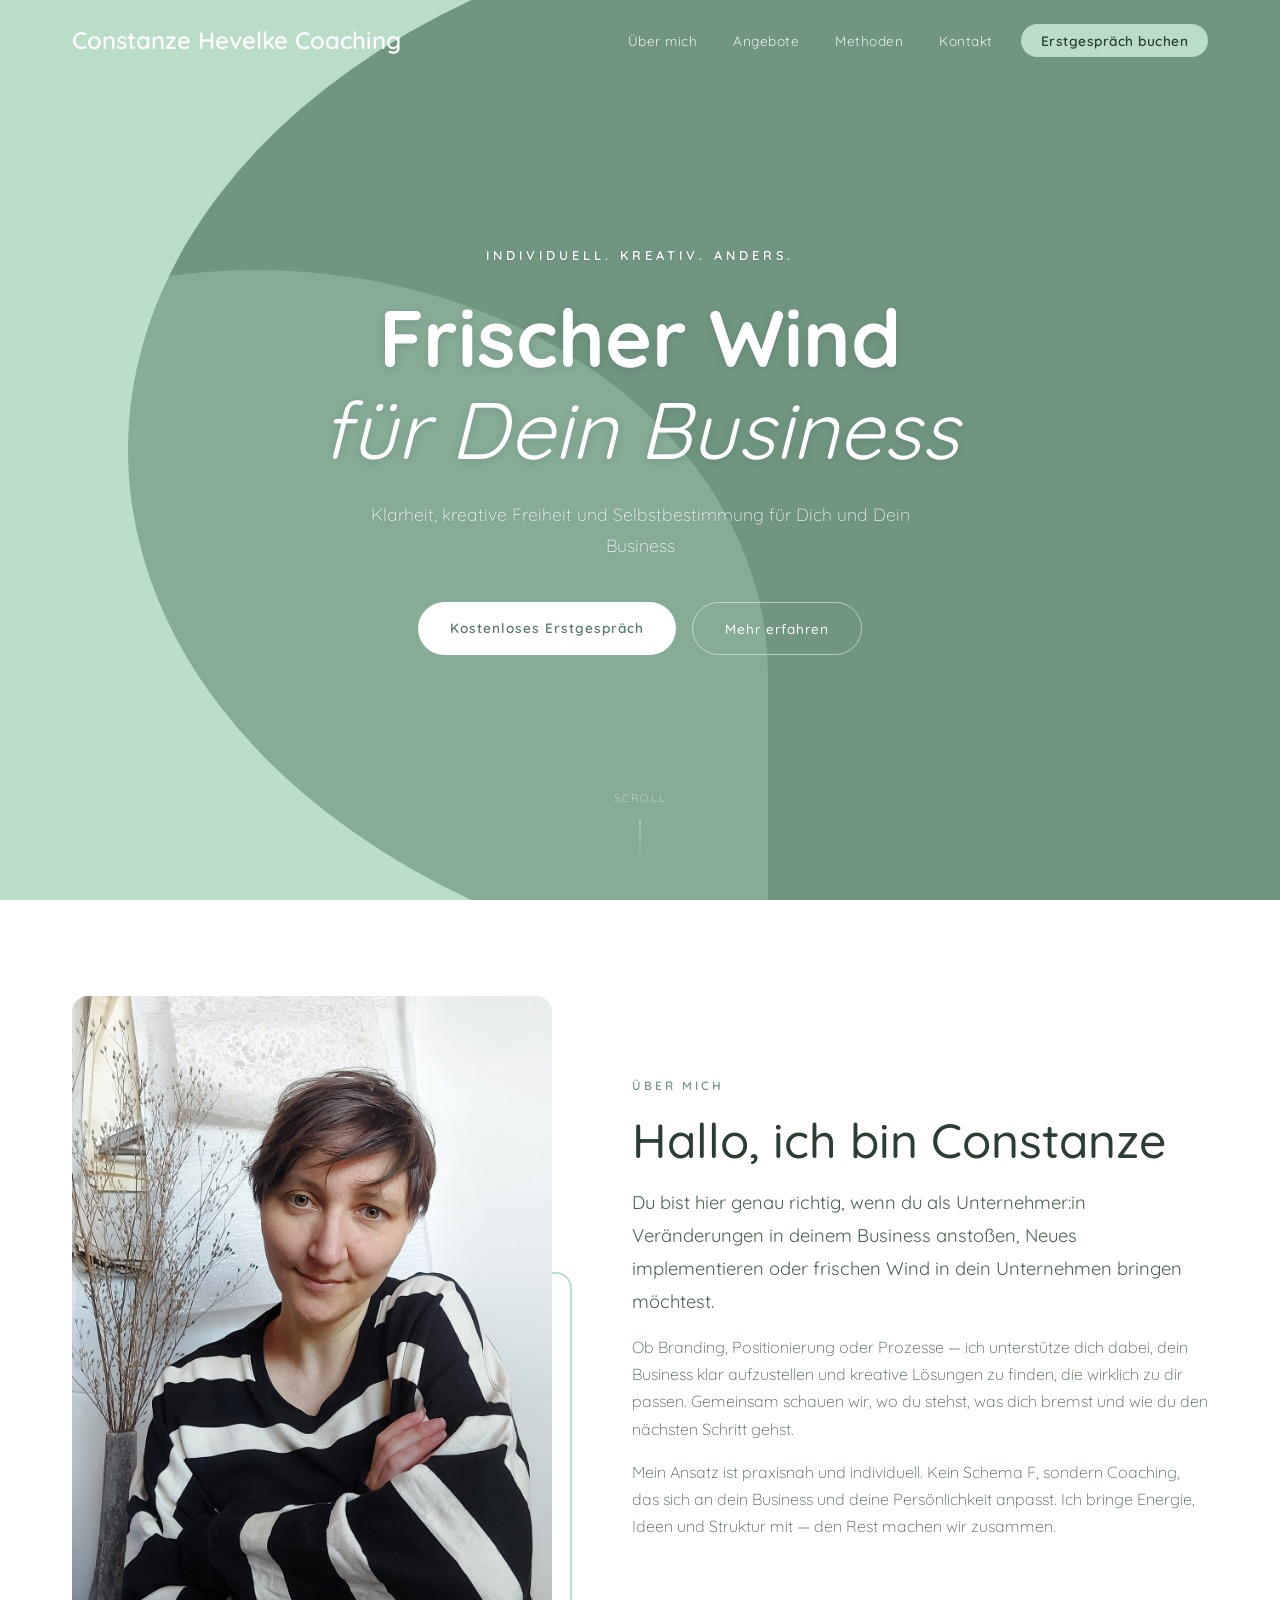
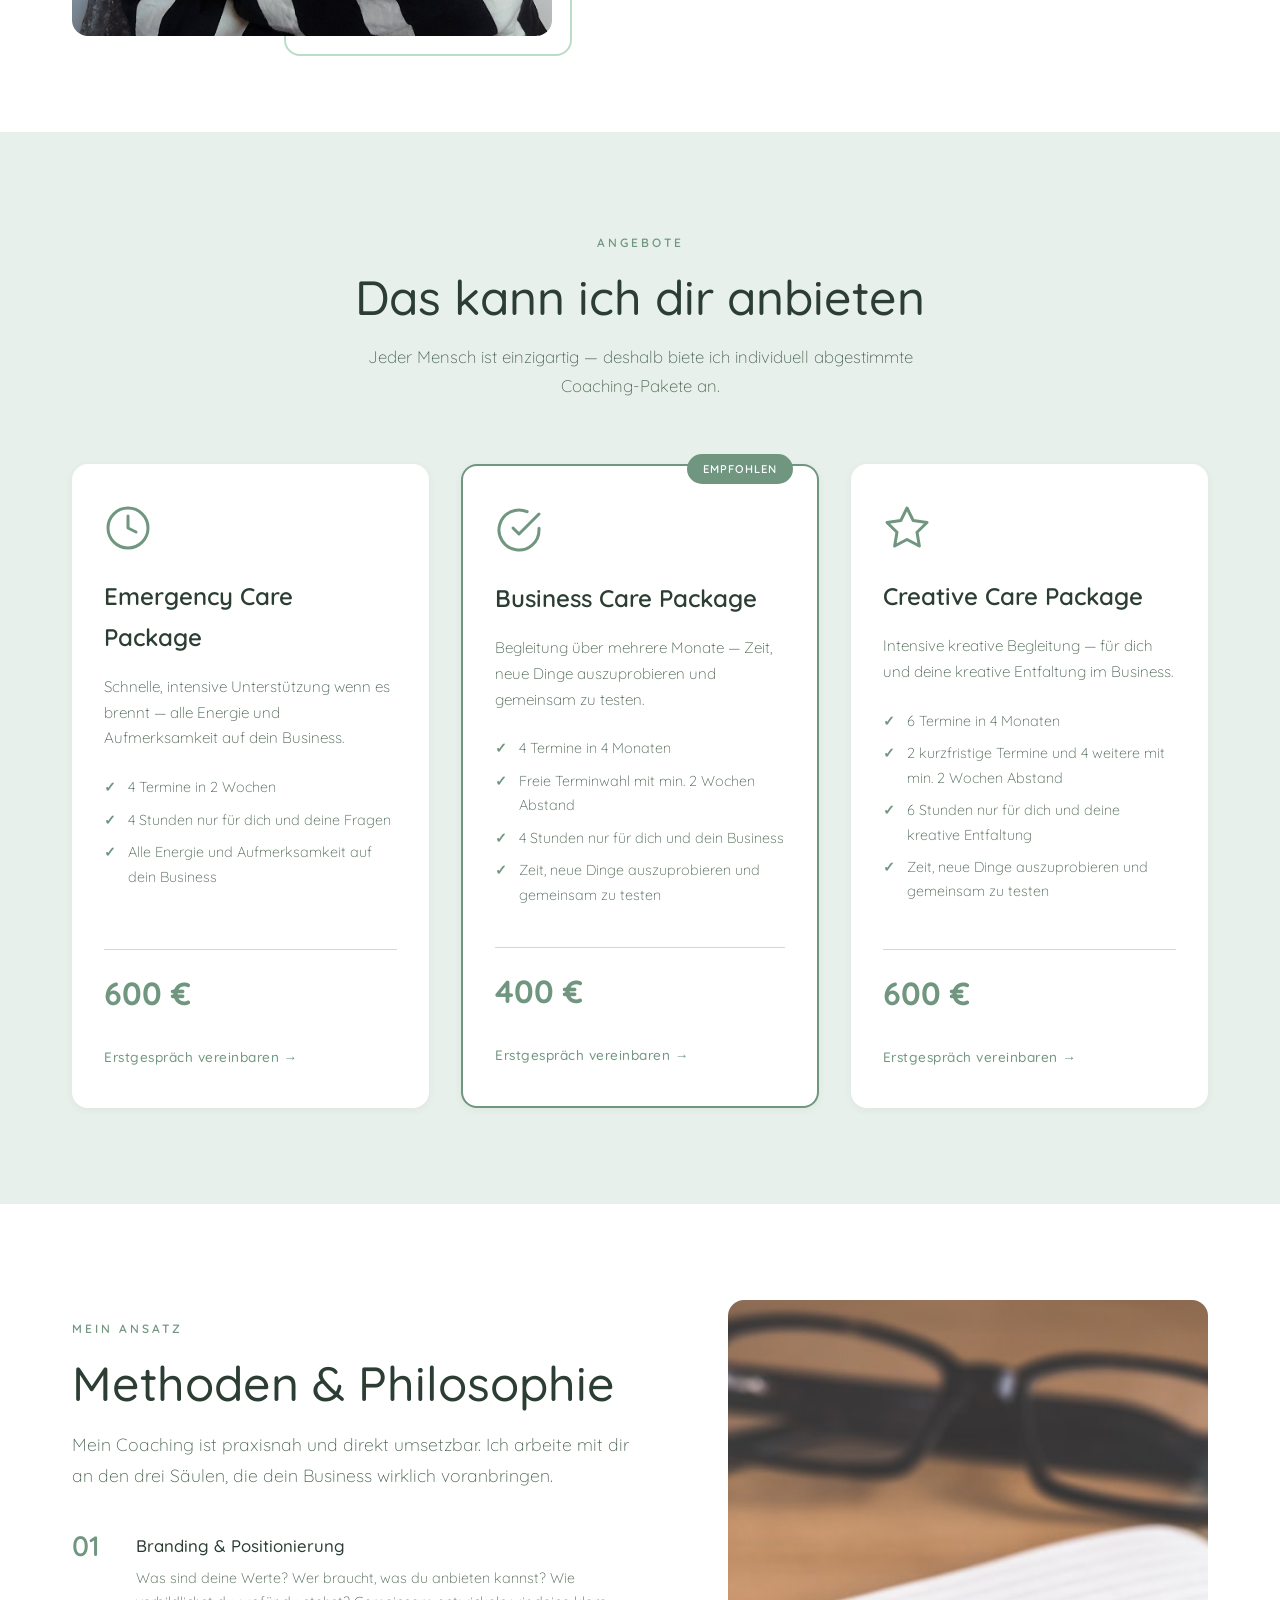
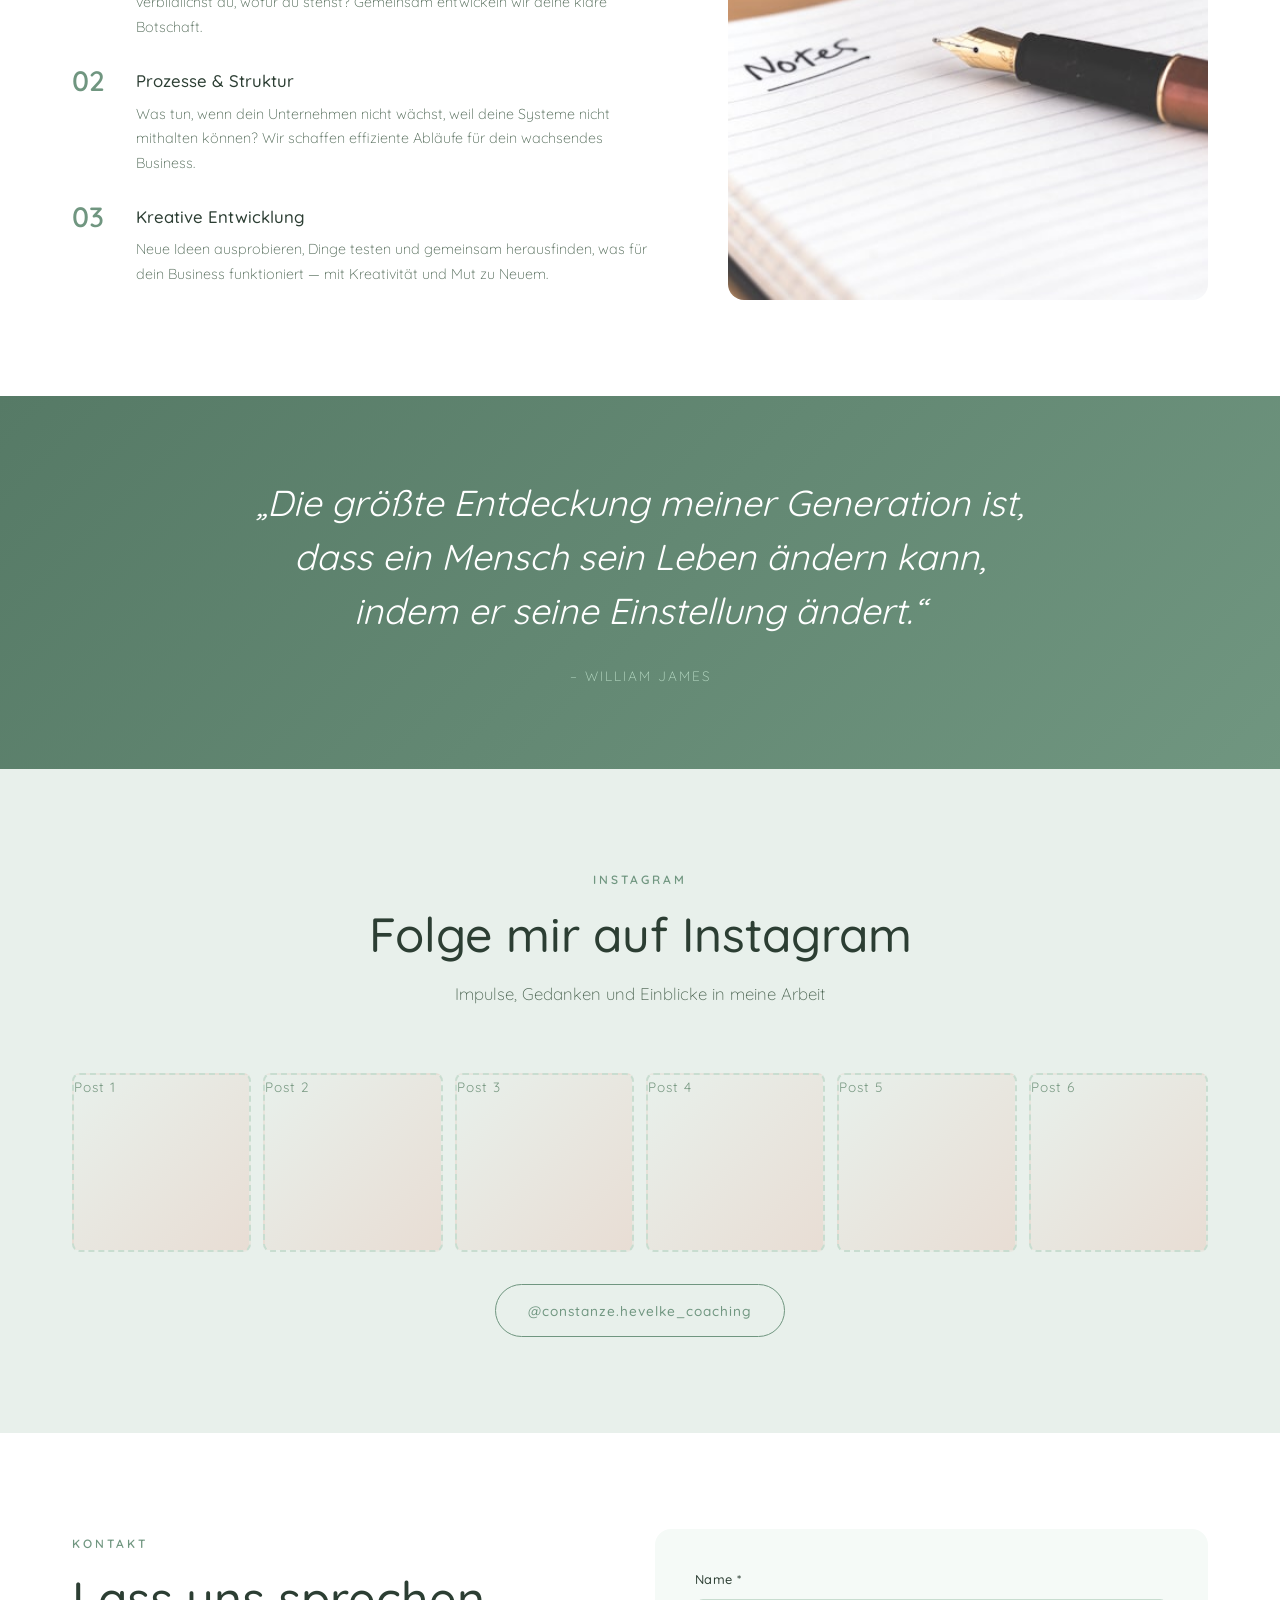
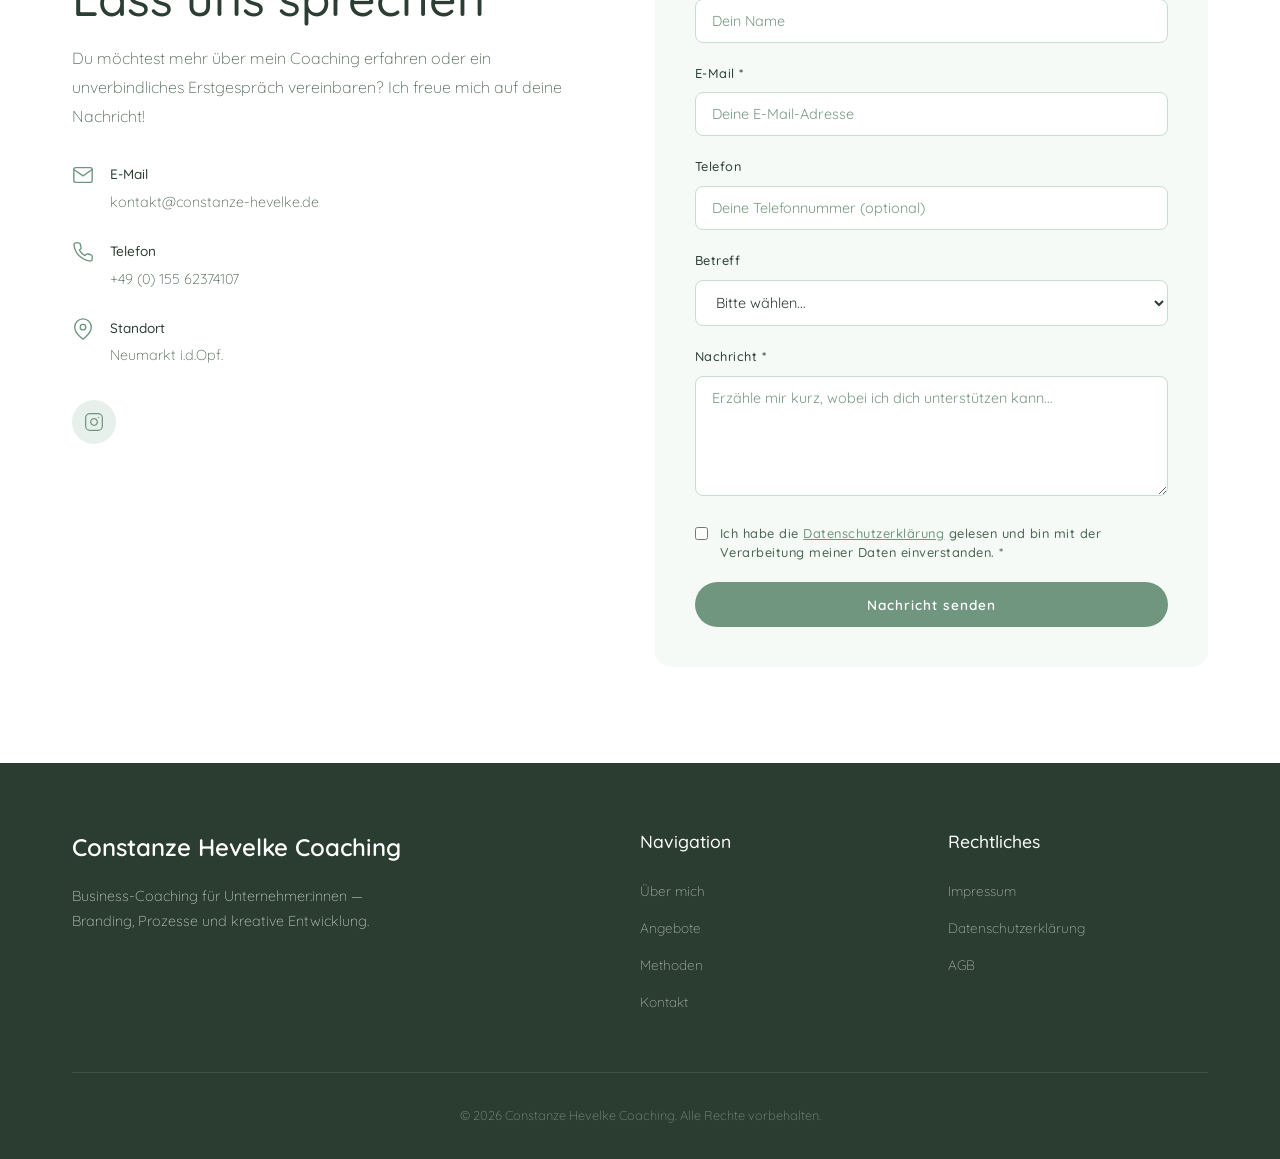
==== index.html @ 66f9778a "Initial commit: Constanze Hevelke Coaching Website Statische Business-Coaching-Website mit drei Care" ====
<!DOCTYPE html>
<html lang="de">
<head>
    <meta charset="UTF-8">
    <meta name="viewport" content="width=device-width, initial-scale=1.0">
    <meta name="description" content="Constanze Hevelke Coaching - Business-Coaching für Unternehmer:innen. Branding, Prozesse und kreative Entwicklung für dein Business.">
    <meta name="keywords" content="Business Coaching, Branding, Unternehmer Coaching, kreative Entwicklung, Constanze Hevelke">
    <title>Constanze Hevelke | Coaching</title>
    <link rel="preconnect" href="https://fonts.googleapis.com">
    <link rel="preconnect" href="https://fonts.gstatic.com" crossorigin>
    <link href="https://fonts.googleapis.com/css2?family=Quicksand:wght@300;400;500;600;700&display=swap" rel="stylesheet">
    <link rel="stylesheet" href="css/style.css">
</head>
<body>
    <!-- Navigation -->
    <nav class="navbar" id="navbar">
        <div class="nav-container">
            <a href="#hero" class="nav-logo">Constanze Hevelke Coaching</a>
            <button class="nav-toggle" id="navToggle" aria-label="Menü öffnen">
                <span></span>
                <span></span>
                <span></span>
            </button>
            <ul class="nav-menu" id="navMenu">
                <li><a href="#about" class="nav-link">Über mich</a></li>
                <li><a href="#angebote" class="nav-link">Angebote</a></li>
                <li><a href="#methoden" class="nav-link">Methoden</a></li>
                <li><a href="#kontakt" class="nav-link">Kontakt</a></li>
                <li><a href="#kontakt" class="nav-link nav-cta">Erstgespräch buchen</a></li>
            </ul>
        </div>
    </nav>

    <!-- Hero Section -->
    <section class="hero" id="hero">
        <div class="hero-overlay"></div>
        <div class="hero-content">
            <p class="hero-subtitle">Individuell. Kreativ. Anders.</p>
            <h1 class="hero-title">Frischer Wind<br><em>für Dein Business</em></h1>
            <p class="hero-text">Klarheit, kreative Freiheit und Selbstbestimmung für Dich und Dein Business</p>
            <div class="hero-buttons">
                <a href="#kontakt" class="btn btn-primary">Kostenloses Erstgespräch</a>
                <a href="#about" class="btn btn-secondary">Mehr erfahren</a>
            </div>
        </div>
        <div class="hero-scroll">
            <span>Scroll</span>
            <div class="scroll-line"></div>
        </div>
    </section>

    <!-- About Section -->
    <section class="section about" id="about">
        <div class="container">
            <div class="about-grid">
                <div class="about-image">
                    <img src="images/20260306_103911.jpg" alt="Constanze Hevelke - Business Coach" class="about-photo">
                    <div class="about-accent"></div>
                </div>
                <div class="about-content">
                    <span class="section-tag">Über mich</span>
                    <h2 class="section-title">Hallo, ich bin Constanze</h2>
                    <p class="about-lead">Du bist hier genau richtig, wenn du als Unternehmer:in Veränderungen in deinem Business anstoßen, Neues implementieren oder frischen Wind in dein Unternehmen bringen möchtest.</p>
                    <p>Ob Branding, Positionierung oder Prozesse — ich unterstütze dich dabei, dein Business klar aufzustellen und kreative Lösungen zu finden, die wirklich zu dir passen. Gemeinsam schauen wir, wo du stehst, was dich bremst und wie du den nächsten Schritt gehst.</p>
                    <p>Mein Ansatz ist praxisnah und individuell. Kein Schema F, sondern Coaching, das sich an dein Business und deine Persönlichkeit anpasst. Ich bringe Energie, Ideen und Struktur mit — den Rest machen wir zusammen.</p>
                </div>
            </div>
        </div>
    </section>

    <!-- Angebote Section -->
    <section class="section angebote" id="angebote">
        <div class="container">
            <div class="section-header">
                <span class="section-tag">Angebote</span>
                <h2 class="section-title">Das kann ich dir anbieten</h2>
                <p class="section-subtitle">Jeder Mensch ist einzigartig — deshalb biete ich individuell abgestimmte Coaching-Pakete an.</p>
            </div>
            <div class="angebote-grid">
                <!-- Emergency Care Package -->
                <div class="angebot-card">
                    <div class="angebot-icon">
                        <svg viewBox="0 0 24 24" fill="none" stroke="currentColor" stroke-width="1.5" stroke-linecap="round" stroke-linejoin="round"><circle cx="12" cy="12" r="10"/><polyline points="12 6 12 12 16 14"/></svg>
                    </div>
                    <h3>Emergency Care Package</h3>
                    <p>Schnelle, intensive Unterstützung wenn es brennt — alle Energie und Aufmerksamkeit auf dein Business.</p>
                    <ul class="angebot-features">
                        <li>4 Termine in 2 Wochen</li>
                        <li>4 Stunden nur für dich und deine Fragen</li>
                        <li>Alle Energie und Aufmerksamkeit auf dein Business</li>
                    </ul>
                    <div class="angebot-price">600 &euro;</div>
                    <a href="#kontakt" class="btn-text" style="margin-top: 1.5rem; display: inline-block;">Erstgespräch vereinbaren &rarr;</a>
                </div>
                <!-- Business Care Package -->
                <div class="angebot-card featured">
                    <div class="angebot-badge">Empfohlen</div>
                    <div class="angebot-icon">
                        <svg viewBox="0 0 24 24" fill="none" stroke="currentColor" stroke-width="1.5" stroke-linecap="round" stroke-linejoin="round"><path d="M22 11.08V12a10 10 0 1 1-5.93-9.14"/><polyline points="22 4 12 14.01 9 11.01"/></svg>
                    </div>
                    <h3>Business Care Package</h3>
                    <p>Begleitung über mehrere Monate — Zeit, neue Dinge auszuprobieren und gemeinsam zu testen.</p>
                    <ul class="angebot-features">
                        <li>4 Termine in 4 Monaten</li>
                        <li>Freie Terminwahl mit min. 2 Wochen Abstand</li>
                        <li>4 Stunden nur für dich und dein Business</li>
                        <li>Zeit, neue Dinge auszuprobieren und gemeinsam zu testen</li>
                    </ul>
                    <div class="angebot-price">400 &euro;</div>
                    <a href="#kontakt" class="btn-text" style="margin-top: 1.5rem; display: inline-block;">Erstgespräch vereinbaren &rarr;</a>
                </div>
                <!-- Creative Care Package -->
                <div class="angebot-card">
                    <div class="angebot-icon">
                        <svg viewBox="0 0 24 24" fill="none" stroke="currentColor" stroke-width="1.5" stroke-linecap="round" stroke-linejoin="round"><polygon points="12 2 15.09 8.26 22 9.27 17 14.14 18.18 21.02 12 17.77 5.82 21.02 7 14.14 2 9.27 8.91 8.26 12 2"/></svg>
                    </div>
                    <h3>Creative Care Package</h3>
                    <p>Intensive kreative Begleitung — für dich und deine kreative Entfaltung im Business.</p>
                    <ul class="angebot-features">
                        <li>6 Termine in 4 Monaten</li>
                        <li>2 kurzfristige Termine und 4 weitere mit min. 2 Wochen Abstand</li>
                        <li>6 Stunden nur für dich und deine kreative Entfaltung</li>
                        <li>Zeit, neue Dinge auszuprobieren und gemeinsam zu testen</li>
                    </ul>
                    <div class="angebot-price">600 &euro;</div>
                    <a href="#kontakt" class="btn-text" style="margin-top: 1.5rem; display: inline-block;">Erstgespräch vereinbaren &rarr;</a>
                </div>
            </div>
        </div>
    </section>

    <!-- Methoden Section -->
    <section class="section methoden" id="methoden">
        <div class="container">
            <div class="methoden-grid">
                <div class="methoden-content">
                    <span class="section-tag">Mein Ansatz</span>
                    <h2 class="section-title">Methoden &amp; Philosophie</h2>
                    <p class="methoden-lead">Mein Coaching ist praxisnah und direkt umsetzbar. Ich arbeite mit dir an den drei Säulen, die dein Business wirklich voranbringen.</p>
                    <div class="methoden-list">
                        <div class="methode-item">
                            <div class="methode-number">01</div>
                            <div>
                                <h4>Branding &amp; Positionierung</h4>
                                <p>Was sind deine Werte? Wer braucht, was du anbieten kannst? Wie verbildlichst du, wofür du stehst? Gemeinsam entwickeln wir deine klare Botschaft.</p>
                            </div>
                        </div>
                        <div class="methode-item">
                            <div class="methode-number">02</div>
                            <div>
                                <h4>Prozesse &amp; Struktur</h4>
                                <p>Was tun, wenn dein Unternehmen nicht wächst, weil deine Systeme nicht mithalten können? Wir schaffen effiziente Abläufe für dein wachsendes Business.</p>
                            </div>
                        </div>
                        <div class="methode-item">
                            <div class="methode-number">03</div>
                            <div>
                                <h4>Kreative Entwicklung</h4>
                                <p>Neue Ideen ausprobieren, Dinge testen und gemeinsam herausfinden, was für dein Business funktioniert — mit Kreativität und Mut zu Neuem.</p>
                            </div>
                        </div>
                    </div>
                </div>
                <div class="methoden-image">
                    <!-- ADMIN: Bild hier austauschen — Quelle: Unsplash (lizenzfrei) -->
                    <img src="images/methoden-kreativ.jpg" alt="Notizbuch und Stift — kreative Planung" class="methoden-photo">
                </div>
            </div>
        </div>
    </section>

    <!-- Quote / Banner Section -->
    <section class="section quote-section">
        <div class="container">
            <blockquote class="big-quote">
                <p>&bdquo;Die größte Entdeckung meiner Generation ist, dass ein Mensch sein Leben ändern kann, indem er seine Einstellung ändert.&ldquo;</p>
                <cite>– William James</cite>
            </blockquote>
        </div>
    </section>

    <!-- Instagram Feed Teaser -->
    <section class="section instagram-section">
        <div class="container">
            <div class="section-header">
                <span class="section-tag">Instagram</span>
                <h2 class="section-title">Folge mir auf Instagram</h2>
                <p class="section-subtitle">Impulse, Gedanken und Einblicke in meine Arbeit</p>
            </div>
            <div class="instagram-grid">
                <!-- ADMIN: Instagram-Post-Links hier pflegen. Bild-URL und Link zum Post eintragen. -->
                <a href="https://www.instagram.com/constanze.hevelke_coaching/" target="_blank" rel="noopener" class="instagram-item image-placeholder"><span>Post 1</span></a>
                <a href="https://www.instagram.com/constanze.hevelke_coaching/" target="_blank" rel="noopener" class="instagram-item image-placeholder"><span>Post 2</span></a>
                <a href="https://www.instagram.com/constanze.hevelke_coaching/" target="_blank" rel="noopener" class="instagram-item image-placeholder"><span>Post 3</span></a>
                <a href="https://www.instagram.com/constanze.hevelke_coaching/" target="_blank" rel="noopener" class="instagram-item image-placeholder"><span>Post 4</span></a>
                <a href="https://www.instagram.com/constanze.hevelke_coaching/" target="_blank" rel="noopener" class="instagram-item image-placeholder"><span>Post 5</span></a>
                <a href="https://www.instagram.com/constanze.hevelke_coaching/" target="_blank" rel="noopener" class="instagram-item image-placeholder"><span>Post 6</span></a>
            </div>
            <div class="text-center" style="margin-top: 2rem;">
                <a href="https://www.instagram.com/constanze.hevelke_coaching/" target="_blank" rel="noopener" class="btn btn-secondary">@constanze.hevelke_coaching</a>
            </div>
        </div>
    </section>

    <!-- Contact Section -->
    <section class="section kontakt" id="kontakt">
        <div class="container">
            <div class="kontakt-grid">
                <div class="kontakt-info">
                    <span class="section-tag">Kontakt</span>
                    <h2 class="section-title">Lass uns sprechen</h2>
                    <p>Du möchtest mehr über mein Coaching erfahren oder ein unverbindliches Erstgespräch vereinbaren? Ich freue mich auf deine Nachricht!</p>
                    <div class="kontakt-details">
                        <div class="kontakt-item">
                            <svg viewBox="0 0 24 24" fill="none" stroke="currentColor" stroke-width="1.5" stroke-linecap="round" stroke-linejoin="round"><path d="M4 4h16c1.1 0 2 .9 2 2v12c0 1.1-.9 2-2 2H4c-1.1 0-2-.9-2-2V6c0-1.1.9-2 2-2z"/><polyline points="22,6 12,13 2,6"/></svg>
                            <div>
                                <strong>E-Mail</strong>
                                <a href="mailto:kontakt@constanze-hevelke.de">kontakt@constanze-hevelke.de</a>
                            </div>
                        </div>
                        <div class="kontakt-item">
                            <svg viewBox="0 0 24 24" fill="none" stroke="currentColor" stroke-width="1.5" stroke-linecap="round" stroke-linejoin="round"><path d="M22 16.92v3a2 2 0 0 1-2.18 2 19.79 19.79 0 0 1-8.63-3.07 19.5 19.5 0 0 1-6-6 19.79 19.79 0 0 1-3.07-8.67A2 2 0 0 1 4.11 2h3a2 2 0 0 1 2 1.72 12.84 12.84 0 0 0 .7 2.81 2 2 0 0 1-.45 2.11L8.09 9.91a16 16 0 0 0 6 6l1.27-1.27a2 2 0 0 1 2.11-.45 12.84 12.84 0 0 0 2.81.7A2 2 0 0 1 22 16.92z"/></svg>
                            <div>
                                <strong>Telefon</strong>
                                <a href="tel:+4915562374107">+49 (0) 155 62374107</a>
                            </div>
                        </div>
                        <div class="kontakt-item">
                            <svg viewBox="0 0 24 24" fill="none" stroke="currentColor" stroke-width="1.5" stroke-linecap="round" stroke-linejoin="round"><path d="M21 10c0 7-9 13-9 13s-9-6-9-13a9 9 0 0 1 18 0z"/><circle cx="12" cy="10" r="3"/></svg>
                            <div>
                                <strong>Standort</strong>
                                <span>Neumarkt i.d.Opf.</span>
                            </div>
                        </div>
                    </div>
                    <div class="social-links">
                        <a href="https://www.instagram.com/constanze.hevelke_coaching/" target="_blank" rel="noopener" aria-label="Instagram" class="social-link">
                            <svg viewBox="0 0 24 24" fill="none" stroke="currentColor" stroke-width="1.5" stroke-linecap="round" stroke-linejoin="round"><rect x="2" y="2" width="20" height="20" rx="5" ry="5"/><path d="M16 11.37A4 4 0 1 1 12.63 8 4 4 0 0 1 16 11.37z"/><line x1="17.5" y1="6.5" x2="17.51" y2="6.5"/></svg>
                        </a>
                    </div>
                </div>
                <div class="kontakt-form">
                    <form id="contactForm" action="#" method="POST">
                        <div class="form-group">
                            <label for="name">Name *</label>
                            <input type="text" id="name" name="name" required placeholder="Dein Name">
                        </div>
                        <div class="form-group">
                            <label for="email">E-Mail *</label>
                            <input type="email" id="email" name="email" required placeholder="Deine E-Mail-Adresse">
                        </div>
                        <div class="form-group">
                            <label for="telefon">Telefon</label>
                            <input type="tel" id="telefon" name="telefon" placeholder="Deine Telefonnummer (optional)">
                        </div>
                        <div class="form-group">
                            <label for="betreff">Betreff</label>
                            <select id="betreff" name="betreff">
                                <option value="">Bitte wählen...</option>
                                <option value="erstgespraech">Kostenloses Erstgespräch</option>
                                <option value="emergency">Emergency Care Package</option>
                                <option value="business">Business Care Package</option>
                                <option value="creative">Creative Care Package</option>
                                <option value="sonstiges">Sonstiges</option>
                            </select>
                        </div>
                        <div class="form-group">
                            <label for="nachricht">Nachricht *</label>
                            <textarea id="nachricht" name="nachricht" rows="5" required placeholder="Erzähle mir kurz, wobei ich dich unterstützen kann..."></textarea>
                        </div>
                        <div class="form-group form-checkbox">
                            <input type="checkbox" id="datenschutz" name="datenschutz" required>
                            <label for="datenschutz">Ich habe die <a href="datenschutz.html" target="_blank">Datenschutzerklärung</a> gelesen und bin mit der Verarbeitung meiner Daten einverstanden. *</label>
                        </div>
                        <button type="submit" class="btn btn-primary btn-full">Nachricht senden</button>
                    </form>
                </div>
            </div>
        </div>
    </section>

    <!-- Footer -->
    <footer class="footer">
        <div class="container">
            <div class="footer-grid">
                <div class="footer-brand">
                    <a href="#hero" class="footer-logo">Constanze Hevelke Coaching</a>
                    <p>Business-Coaching für Unternehmer:innen — Branding, Prozesse und kreative Entwicklung.</p>
                </div>
                <div class="footer-nav">
                    <h4>Navigation</h4>
                    <ul>
                        <li><a href="#about">Über mich</a></li>
                        <li><a href="#angebote">Angebote</a></li>
                        <li><a href="#methoden">Methoden</a></li>
                        <li><a href="#kontakt">Kontakt</a></li>
                    </ul>
                </div>
                <div class="footer-legal">
                    <h4>Rechtliches</h4>
                    <ul>
                        <li><a href="impressum.html">Impressum</a></li>
                        <li><a href="datenschutz.html">Datenschutzerklärung</a></li>
                        <li><a href="agb.html">AGB</a></li>
                    </ul>
                </div>
            </div>
            <div class="footer-bottom">
                <p>&copy; 2026 Constanze Hevelke Coaching. Alle Rechte vorbehalten.</p>
            </div>
        </div>
    </footer>

    <script src="js/main.js"></script>
</body>
</html>
---- css/style.css ----
/* ========================================
   Constanze Hevelke Coaching - Stylesheet
   ======================================== */

/* --- CSS Variables --- */
:root {
    --color-primary: #709680;
    --color-primary-light: #8BAF9A;
    --color-primary-dark: #567A66;
    --color-secondary: #BADDC7;
    --color-accent: #7FA691;
    --color-bg: #F5FAF7;
    --color-bg-warm: #E8F0EB;
    --color-bg-dark: #2A3D30;
    --color-text: #2C3E33;
    --color-text-light: #4A6350;
    --color-text-muted: #7A9A84;
    --color-white: #FFFFFF;
    --color-border: #C8DDD0;
    --color-gold: #709680;

    --font-heading: 'Quicksand', 'Segoe UI', sans-serif;
    --font-body: 'Quicksand', 'Segoe UI', sans-serif;

    --shadow-sm: 0 2px 8px rgba(40, 60, 45, 0.06);
    --shadow-md: 0 4px 20px rgba(40, 60, 45, 0.08);
    --shadow-lg: 0 8px 40px rgba(40, 60, 45, 0.12);
    --shadow-hover: 0 12px 48px rgba(40, 60, 45, 0.16);

    --radius-sm: 4px;
    --radius-md: 8px;
    --radius-lg: 16px;
    --radius-xl: 24px;

    --transition: 0.3s cubic-bezier(0.4, 0, 0.2, 1);
}

/* --- Reset & Base --- */
*, *::before, *::after {
    margin: 0;
    padding: 0;
    box-sizing: border-box;
}

html {
    scroll-behavior: smooth;
    font-size: 16px;
}

body {
    font-family: var(--font-body);
    font-weight: 300;
    color: var(--color-text);
    background-color: var(--color-bg);
    line-height: 1.7;
    -webkit-font-smoothing: antialiased;
}

img {
    max-width: 100%;
    height: auto;
    display: block;
}

a {
    color: var(--color-primary);
    text-decoration: none;
    transition: color var(--transition);
}

a:hover {
    color: var(--color-primary-dark);
}

/* --- Container --- */
.container {
    max-width: 1200px;
    margin: 0 auto;
    padding: 0 2rem;
}

.section {
    padding: 6rem 0;
}

.text-center {
    text-align: center;
}

/* --- Typography --- */
.section-tag {
    display: inline-block;
    font-size: 0.75rem;
    font-weight: 600;
    text-transform: uppercase;
    letter-spacing: 3px;
    color: var(--color-primary);
    margin-bottom: 1rem;
}

.section-title {
    font-family: var(--font-heading);
    font-size: clamp(2rem, 4vw, 3rem);
    font-weight: 500;
    color: var(--color-text);
    line-height: 1.2;
    margin-bottom: 1rem;
}

.section-subtitle {
    font-size: 1.05rem;
    color: var(--color-text-light);
    max-width: 600px;
    margin: 0 auto;
}

.section-header {
    text-align: center;
    margin-bottom: 4rem;
}

/* --- Image Placeholder --- */
.image-placeholder {
    background: linear-gradient(135deg, var(--color-bg-warm) 0%, #E8DDD4 100%);
    display: flex;
    align-items: center;
    justify-content: center;
    color: var(--color-text-muted);
    font-size: 0.85rem;
    font-weight: 400;
    letter-spacing: 1px;
    border: 2px dashed var(--color-border);
    border-radius: var(--radius-md);
}

/* ========================================
   NAVIGATION
   ======================================== */
.navbar {
    position: fixed;
    top: 0;
    left: 0;
    right: 0;
    z-index: 1000;
    padding: 1.25rem 0;
    transition: all var(--transition);
}

.navbar.scrolled {
    background: rgba(253, 251, 249, 0.95);
    backdrop-filter: blur(20px);
    padding: 0.75rem 0;
    box-shadow: var(--shadow-sm);
}

.nav-container {
    max-width: 1200px;
    margin: 0 auto;
    padding: 0 2rem;
    display: flex;
    align-items: center;
    justify-content: space-between;
}

.nav-logo {
    font-family: var(--font-heading);
    font-size: 1.5rem;
    font-weight: 600;
    color: var(--color-white);
    transition: color var(--transition);
}

.navbar.scrolled .nav-logo {
    color: var(--color-text);
}

.nav-menu {
    display: flex;
    align-items: center;
    list-style: none;
    gap: 0.25rem;
}

.nav-link {
    font-size: 0.85rem;
    font-weight: 400;
    color: rgba(255, 255, 255, 0.85);
    padding: 0.5rem 1rem;
    border-radius: var(--radius-sm);
    transition: all var(--transition);
    letter-spacing: 0.5px;
}

.nav-link:hover {
    color: var(--color-white);
    background: rgba(255, 255, 255, 0.1);
}

.navbar.scrolled .nav-link {
    color: var(--color-text-light);
}

.navbar.scrolled .nav-link:hover {
    color: var(--color-text);
    background: var(--color-bg-warm);
}

.nav-cta {
    background: var(--color-secondary) !important;
    color: var(--color-bg-dark) !important;
    padding: 0.5rem 1.25rem !important;
    border-radius: 50px !important;
    margin-left: 0.5rem;
    font-weight: 600 !important;
}

.nav-cta:hover {
    background: var(--color-accent) !important;
    color: var(--color-white) !important;
}

.navbar.scrolled .nav-cta {
    background: var(--color-primary) !important;
    color: var(--color-white) !important;
}

/* Mobile Toggle */
.nav-toggle {
    display: none;
    flex-direction: column;
    gap: 5px;
    background: none;
    border: none;
    cursor: pointer;
    padding: 5px;
}

.nav-toggle span {
    display: block;
    width: 24px;
    height: 2px;
    background: var(--color-white);
    transition: all var(--transition);
    border-radius: 2px;
}

.navbar.scrolled .nav-toggle span {
    background: var(--color-text);
}

/* ========================================
   HERO
   ======================================== */
.hero {
    position: relative;
    min-height: 100vh;
    display: flex;
    align-items: center;
    justify-content: center;
    background: var(--color-secondary);
    overflow: hidden;
}

/* Geschwungener Bogen - inspiriert vom Instagram-Design */
.hero::before {
    content: '';
    position: absolute;
    width: 120%;
    height: 120%;
    top: -10%;
    right: -30%;
    background: var(--color-primary);
    border-radius: 50% 0 50% 50%;
    animation: heroBlobDrift 20s ease-in-out infinite;
}

.hero::after {
    content: '';
    position: absolute;
    width: 80%;
    height: 90%;
    bottom: -20%;
    left: -20%;
    background: rgba(186, 221, 199, 0.3);
    border-radius: 50% 50% 0 50%;
    animation: heroBlobDrift2 25s ease-in-out infinite;
}

@keyframes heroBlobDrift {
    0%, 100% { transform: translate(0, 0) rotate(0deg); }
    33% { transform: translate(-2%, 1%) rotate(1deg); }
    66% { transform: translate(1%, -1%) rotate(-0.5deg); }
}

@keyframes heroBlobDrift2 {
    0%, 100% { transform: translate(0, 0) rotate(0deg); }
    50% { transform: translate(2%, -1.5%) rotate(1deg); }
}

.hero-overlay {
    position: absolute;
    inset: 0;
    z-index: 1;
}

.hero-content {
    position: relative;
    z-index: 2;
    text-align: center;
    padding: 2rem;
    max-width: 800px;
}

.hero-subtitle {
    font-size: 0.8rem;
    font-weight: 600;
    text-transform: uppercase;
    letter-spacing: 4px;
    color: var(--color-white);
    margin-bottom: 1.5rem;
    text-shadow: 0 1px 3px rgba(0,0,0,0.15);
}

.hero-title {
    font-family: var(--font-heading);
    font-size: clamp(2.8rem, 7vw, 5rem);
    font-weight: 700;
    color: var(--color-white);
    line-height: 1.15;
    margin-bottom: 1.5rem;
    text-shadow: 0 2px 8px rgba(0,0,0,0.12);
}

.hero-title em {
    font-style: italic;
    font-weight: 400;
    color: var(--color-white);
}

.hero-text {
    font-size: 1.1rem;
    color: rgba(255, 255, 255, 0.9);
    max-width: 550px;
    margin: 0 auto 2.5rem;
    line-height: 1.8;
    text-shadow: 0 1px 3px rgba(0,0,0,0.1);
}

.hero-buttons {
    display: flex;
    gap: 1rem;
    justify-content: center;
    flex-wrap: wrap;
}

.hero-scroll {
    position: absolute;
    bottom: 2.5rem;
    left: 50%;
    transform: translateX(-50%);
    display: flex;
    flex-direction: column;
    align-items: center;
    gap: 0.75rem;
    color: rgba(255, 255, 255, 0.6);
    font-size: 0.7rem;
    letter-spacing: 2px;
    text-transform: uppercase;
    z-index: 2;
}

.scroll-line {
    width: 1px;
    height: 40px;
    background: linear-gradient(to bottom, rgba(255,255,255,0.6), transparent);
    animation: scrollPulse 2s infinite;
}

@keyframes scrollPulse {
    0%, 100% { opacity: 0.4; transform: scaleY(1); }
    50% { opacity: 1; transform: scaleY(1.2); }
}

/* --- Buttons --- */
.btn {
    display: inline-block;
    padding: 0.875rem 2rem;
    font-family: var(--font-body);
    font-size: 0.85rem;
    font-weight: 500;
    letter-spacing: 1px;
    border-radius: 50px;
    cursor: pointer;
    transition: all var(--transition);
    border: none;
    text-align: center;
}

.btn-primary {
    background: var(--color-white);
    color: var(--color-primary-dark);
    font-weight: 600;
}

.btn-primary:hover {
    background: var(--color-bg);
    color: var(--color-primary-dark);
    transform: translateY(-2px);
    box-shadow: 0 8px 25px rgba(112, 150, 128, 0.35);
}

.btn-secondary {
    background: transparent;
    color: var(--color-white);
    border: 1.5px solid rgba(255, 255, 255, 0.5);
}

.btn-secondary:hover {
    background: rgba(255, 255, 255, 0.15);
    color: var(--color-white);
    border-color: rgba(255, 255, 255, 0.7);
}

.btn-full {
    width: 100%;
}

.btn-text {
    font-size: 0.85rem;
    font-weight: 500;
    color: var(--color-primary);
    letter-spacing: 0.5px;
    transition: all var(--transition);
}

.btn-text:hover {
    color: var(--color-primary-dark);
    letter-spacing: 1.5px;
}

/* Context-specific button overrides */
.angebote .btn-primary,
.kontakt .btn-primary {
    background: var(--color-primary);
    color: var(--color-white);
}

.angebote .btn-primary:hover,
.kontakt .btn-primary:hover {
    background: var(--color-primary-dark);
    color: var(--color-white);
}

.instagram-section .btn-secondary {
    color: var(--color-primary);
    border-color: var(--color-primary);
}

.instagram-section .btn-secondary:hover {
    background: var(--color-primary);
    color: var(--color-white);
}

/* ========================================
   ABOUT SECTION
   ======================================== */
.about {
    background: var(--color-white);
}

.about-grid {
    display: grid;
    grid-template-columns: 1fr 1.2fr;
    gap: 5rem;
    align-items: center;
}

.about-image {
    position: relative;
}

.about-photo {
    width: 100%;
    aspect-ratio: 3 / 4;
    border-radius: var(--radius-lg);
    object-fit: cover;
}

img.about-photo {
    border: none;
}

.about-accent {
    position: absolute;
    bottom: -20px;
    right: -20px;
    width: 60%;
    height: 60%;
    border: 2px solid var(--color-secondary);
    border-radius: var(--radius-lg);
    z-index: -1;
}

.about-content .section-tag {
    display: block;
}

.about-lead {
    font-size: 1.15rem;
    color: var(--color-text);
    font-weight: 400;
    line-height: 1.8;
    margin-bottom: 1.25rem;
}

.about-content p {
    color: var(--color-text-light);
    margin-bottom: 1rem;
}

/* ========================================
   ANGEBOTE SECTION
   ======================================== */
.angebote {
    background: var(--color-bg-warm);
}

.angebote-grid {
    display: grid;
    grid-template-columns: repeat(3, 1fr);
    gap: 2rem;
}

.angebot-card {
    background: var(--color-white);
    padding: 2.5rem 2rem;
    border-radius: var(--radius-lg);
    box-shadow: var(--shadow-sm);
    transition: all var(--transition);
    position: relative;
    display: flex;
    flex-direction: column;
}

.angebot-card:hover {
    transform: translateY(-8px);
    box-shadow: var(--shadow-hover);
}

.angebot-card.featured {
    border: 2px solid var(--color-primary);
}

.angebot-badge {
    position: absolute;
    top: -12px;
    right: 24px;
    background: var(--color-primary);
    color: var(--color-white);
    font-size: 0.7rem;
    font-weight: 600;
    letter-spacing: 1px;
    text-transform: uppercase;
    padding: 0.35rem 1rem;
    border-radius: 50px;
}

.angebot-icon {
    width: 48px;
    height: 48px;
    color: var(--color-primary);
    margin-bottom: 1.5rem;
}

.angebot-card h3 {
    font-family: var(--font-heading);
    font-size: 1.5rem;
    font-weight: 600;
    margin-bottom: 1rem;
    color: var(--color-text);
}

.angebot-card p {
    color: var(--color-text-light);
    font-size: 0.95rem;
    margin-bottom: 1.5rem;
}

.angebot-features {
    list-style: none;
    margin-bottom: 2rem;
    flex-grow: 1;
}

.angebot-features li {
    position: relative;
    padding-left: 1.5rem;
    margin-bottom: 0.5rem;
    font-size: 0.9rem;
    color: var(--color-text-light);
}

.angebot-features li::before {
    content: '\2713';
    position: absolute;
    left: 0;
    color: var(--color-primary);
    font-weight: 600;
}

.angebot-price {
    font-family: var(--font-heading);
    font-size: 2rem;
    font-weight: 700;
    color: var(--color-primary);
    margin-top: auto;
    padding-top: 1rem;
    border-top: 1px solid var(--color-border);
}

/* ========================================
   METHODEN SECTION
   ======================================== */
.methoden {
    background: var(--color-white);
}

.methoden-grid {
    display: grid;
    grid-template-columns: 1.2fr 1fr;
    gap: 5rem;
    align-items: center;
}

.methoden-lead {
    font-size: 1.1rem;
    color: var(--color-text-light);
    margin-bottom: 2.5rem;
    line-height: 1.8;
}

.methoden-list {
    display: flex;
    flex-direction: column;
    gap: 1.75rem;
}

.methode-item {
    display: flex;
    gap: 1.5rem;
    align-items: flex-start;
}

.methode-number {
    font-family: var(--font-heading);
    font-size: 1.75rem;
    font-weight: 600;
    color: var(--color-primary);
    line-height: 1;
    min-width: 40px;
}

.methode-item h4 {
    font-size: 1.05rem;
    font-weight: 500;
    margin-bottom: 0.35rem;
    color: var(--color-text);
}

.methode-item p {
    font-size: 0.9rem;
    color: var(--color-text-light);
}

.methoden-photo {
    width: 100%;
    aspect-ratio: 4 / 5;
    border-radius: var(--radius-lg);
    object-fit: cover;
}

img.methoden-photo {
    border: none;
}

/* ========================================
   QUOTE SECTION
   ======================================== */
.quote-section {
    background: linear-gradient(135deg, var(--color-primary-dark) 0%, var(--color-primary) 100%);
    padding: 5rem 0;
}

.big-quote {
    text-align: center;
    max-width: 800px;
    margin: 0 auto;
}

.big-quote p {
    font-family: var(--font-heading);
    font-size: clamp(1.5rem, 3vw, 2.25rem);
    font-weight: 400;
    font-style: italic;
    color: var(--color-white);
    line-height: 1.5;
    margin-bottom: 1.5rem;
}

.big-quote cite {
    font-style: normal;
    font-size: 0.85rem;
    color: var(--color-secondary);
    letter-spacing: 2px;
    text-transform: uppercase;
}

/* ========================================
   TESTIMONIALS (hidden for now, kept for future use)
   ======================================== */
.testimonials {
    background: var(--color-bg);
}

.testimonial-grid {
    display: grid;
    grid-template-columns: repeat(3, 1fr);
    gap: 2rem;
}

.testimonial-card {
    background: var(--color-white);
    padding: 2.5rem 2rem;
    border-radius: var(--radius-lg);
    box-shadow: var(--shadow-sm);
    transition: all var(--transition);
}

.testimonial-card:hover {
    box-shadow: var(--shadow-md);
}

.testimonial-stars {
    color: var(--color-gold);
    font-size: 1rem;
    margin-bottom: 1.25rem;
    letter-spacing: 3px;
}

.testimonial-text {
    font-size: 0.95rem;
    color: var(--color-text-light);
    font-style: italic;
    line-height: 1.8;
    margin-bottom: 1.5rem;
}

.testimonial-author {
    display: flex;
    align-items: center;
    gap: 1rem;
}

.author-avatar {
    width: 44px;
    height: 44px;
    border-radius: 50%;
    background: var(--color-bg-warm);
    display: flex;
    align-items: center;
    justify-content: center;
    font-size: 0.8rem;
    font-weight: 600;
    color: var(--color-primary);
}

.testimonial-author strong {
    display: block;
    font-size: 0.9rem;
    font-weight: 500;
}

.testimonial-author span {
    font-size: 0.8rem;
    color: var(--color-text-muted);
}

/* ========================================
   INSTAGRAM SECTION
   ======================================== */
.instagram-section {
    background: var(--color-bg-warm);
}

.instagram-grid {
    display: grid;
    grid-template-columns: repeat(6, 1fr);
    gap: 0.75rem;
}

.instagram-item {
    aspect-ratio: 1;
    border-radius: var(--radius-md);
    cursor: pointer;
    transition: all var(--transition);
    display: block;
    overflow: hidden;
}

.instagram-item img {
    width: 100%;
    height: 100%;
    object-fit: cover;
    border-radius: var(--radius-md);
}

.instagram-item:hover {
    transform: scale(1.03);
    box-shadow: var(--shadow-md);
}

/* ========================================
   KONTAKT SECTION
   ======================================== */
.kontakt {
    background: var(--color-white);
}

.kontakt-grid {
    display: grid;
    grid-template-columns: 1fr 1.1fr;
    gap: 5rem;
    align-items: start;
}

.kontakt-info p {
    color: var(--color-text-light);
    margin-bottom: 2rem;
    line-height: 1.8;
}

.kontakt-details {
    display: flex;
    flex-direction: column;
    gap: 1.5rem;
    margin-bottom: 2rem;
}

.kontakt-item {
    display: flex;
    gap: 1rem;
    align-items: flex-start;
}

.kontakt-item svg {
    width: 22px;
    height: 22px;
    color: var(--color-primary);
    flex-shrink: 0;
    margin-top: 2px;
}

.kontakt-item strong {
    display: block;
    font-size: 0.85rem;
    font-weight: 500;
    margin-bottom: 0.15rem;
}

.kontakt-item a, .kontakt-item span {
    font-size: 0.9rem;
    color: var(--color-text-light);
}

.social-links {
    display: flex;
    gap: 0.75rem;
}

.social-link {
    width: 44px;
    height: 44px;
    border-radius: 50%;
    background: var(--color-bg-warm);
    display: flex;
    align-items: center;
    justify-content: center;
    transition: all var(--transition);
}

.social-link:hover {
    background: var(--color-primary);
}

.social-link svg {
    width: 20px;
    height: 20px;
    color: var(--color-primary);
    transition: color var(--transition);
}

.social-link:hover svg {
    color: var(--color-white);
}

/* --- Contact Form --- */
.kontakt-form {
    background: var(--color-bg);
    padding: 2.5rem;
    border-radius: var(--radius-lg);
}

.form-group {
    margin-bottom: 1.25rem;
}

.form-group label {
    display: block;
    font-size: 0.8rem;
    font-weight: 500;
    color: var(--color-text);
    margin-bottom: 0.5rem;
    letter-spacing: 0.5px;
}

.form-group input,
.form-group select,
.form-group textarea {
    width: 100%;
    padding: 0.75rem 1rem;
    font-family: var(--font-body);
    font-size: 0.9rem;
    color: var(--color-text);
    background: var(--color-white);
    border: 1.5px solid var(--color-border);
    border-radius: var(--radius-md);
    transition: all var(--transition);
    outline: none;
}

.form-group input:focus,
.form-group select:focus,
.form-group textarea:focus {
    border-color: var(--color-primary);
    box-shadow: 0 0 0 3px rgba(112, 150, 128, 0.15);
}

.form-group input::placeholder,
.form-group textarea::placeholder {
    color: var(--color-text-muted);
}

.form-group textarea {
    resize: vertical;
    min-height: 120px;
}

.form-checkbox {
    display: flex;
    align-items: flex-start;
    gap: 0.75rem;
}

.form-checkbox input[type="checkbox"] {
    width: auto;
    margin-top: 3px;
    accent-color: var(--color-primary);
}

.form-checkbox label {
    font-size: 0.8rem;
    color: var(--color-text-light);
    margin-bottom: 0;
    line-height: 1.5;
}

.form-checkbox a {
    text-decoration: underline;
}

/* ========================================
   FOOTER
   ======================================== */
.footer {
    background: var(--color-bg-dark);
    color: rgba(255, 255, 255, 0.7);
    padding: 4rem 0 2rem;
}

.footer-grid {
    display: grid;
    grid-template-columns: 2fr 1fr 1fr;
    gap: 3rem;
    padding-bottom: 3rem;
    border-bottom: 1px solid rgba(255, 255, 255, 0.1);
}

.footer-logo {
    font-family: var(--font-heading);
    font-size: 1.5rem;
    font-weight: 600;
    color: var(--color-white);
    display: inline-block;
    margin-bottom: 1rem;
}

.footer-brand p {
    font-size: 0.9rem;
    max-width: 320px;
    line-height: 1.7;
}

.footer h4 {
    font-family: var(--font-heading);
    font-size: 1.1rem;
    font-weight: 500;
    color: var(--color-white);
    margin-bottom: 1.25rem;
}

.footer ul {
    list-style: none;
}

.footer ul li {
    margin-bottom: 0.6rem;
}

.footer ul a {
    font-size: 0.85rem;
    color: rgba(255, 255, 255, 0.6);
    transition: color var(--transition);
}

.footer ul a:hover {
    color: var(--color-secondary);
}

.footer-bottom {
    padding-top: 2rem;
    text-align: center;
    font-size: 0.8rem;
    color: rgba(255, 255, 255, 0.4);
}

/* ========================================
   RESPONSIVE
   ======================================== */
@media (max-width: 1024px) {
    .about-grid,
    .methoden-grid,
    .kontakt-grid {
        grid-template-columns: 1fr;
        gap: 3rem;
    }

    .about-image {
        max-width: 400px;
        margin: 0 auto;
    }

    .methoden-image {
        order: -1;
        max-width: 400px;
        margin: 0 auto;
    }

    .angebote-grid {
        grid-template-columns: 1fr 1fr;
    }

    .instagram-grid {
        grid-template-columns: repeat(3, 1fr);
    }

    .footer-grid {
        grid-template-columns: 1fr 1fr;
    }
}

@media (max-width: 768px) {
    .section {
        padding: 4rem 0;
    }

    .nav-toggle {
        display: flex;
    }

    .nav-menu {
        position: fixed;
        top: 0;
        right: -100%;
        width: 80%;
        max-width: 320px;
        height: 100vh;
        background: var(--color-white);
        flex-direction: column;
        align-items: flex-start;
        padding: 5rem 2rem 2rem;
        gap: 0;
        transition: right var(--transition);
        box-shadow: var(--shadow-lg);
    }

    .nav-menu.active {
        right: 0;
    }

    .nav-link {
        color: var(--color-text) !important;
        padding: 0.75rem 0;
        width: 100%;
        border-bottom: 1px solid var(--color-border);
    }

    .nav-cta {
        margin-left: 0 !important;
        margin-top: 1rem;
        text-align: center;
        border-bottom: none !important;
    }

    .angebote-grid {
        grid-template-columns: 1fr;
    }

    .instagram-grid {
        grid-template-columns: repeat(3, 1fr);
    }

    .hero-title {
        font-size: clamp(2.2rem, 8vw, 3.5rem);
    }

    .footer-grid {
        grid-template-columns: 1fr;
        gap: 2rem;
    }
}

@media (max-width: 480px) {
    .container {
        padding: 0 1.25rem;
    }

    .hero-buttons {
        flex-direction: column;
        align-items: center;
    }

    .instagram-grid {
        grid-template-columns: repeat(2, 1fr);
    }

    .kontakt-form {
        padding: 1.5rem;
    }
}

/* --- Animations --- */
.fade-in {
    opacity: 0;
    transform: translateY(30px);
    transition: opacity 0.6s ease-out, transform 0.6s ease-out;
}

.fade-in.visible {
    opacity: 1;
    transform: translateY(0);
}

/* Smooth scroll offset for fixed nav */
:target {
    scroll-margin-top: 80px;
}
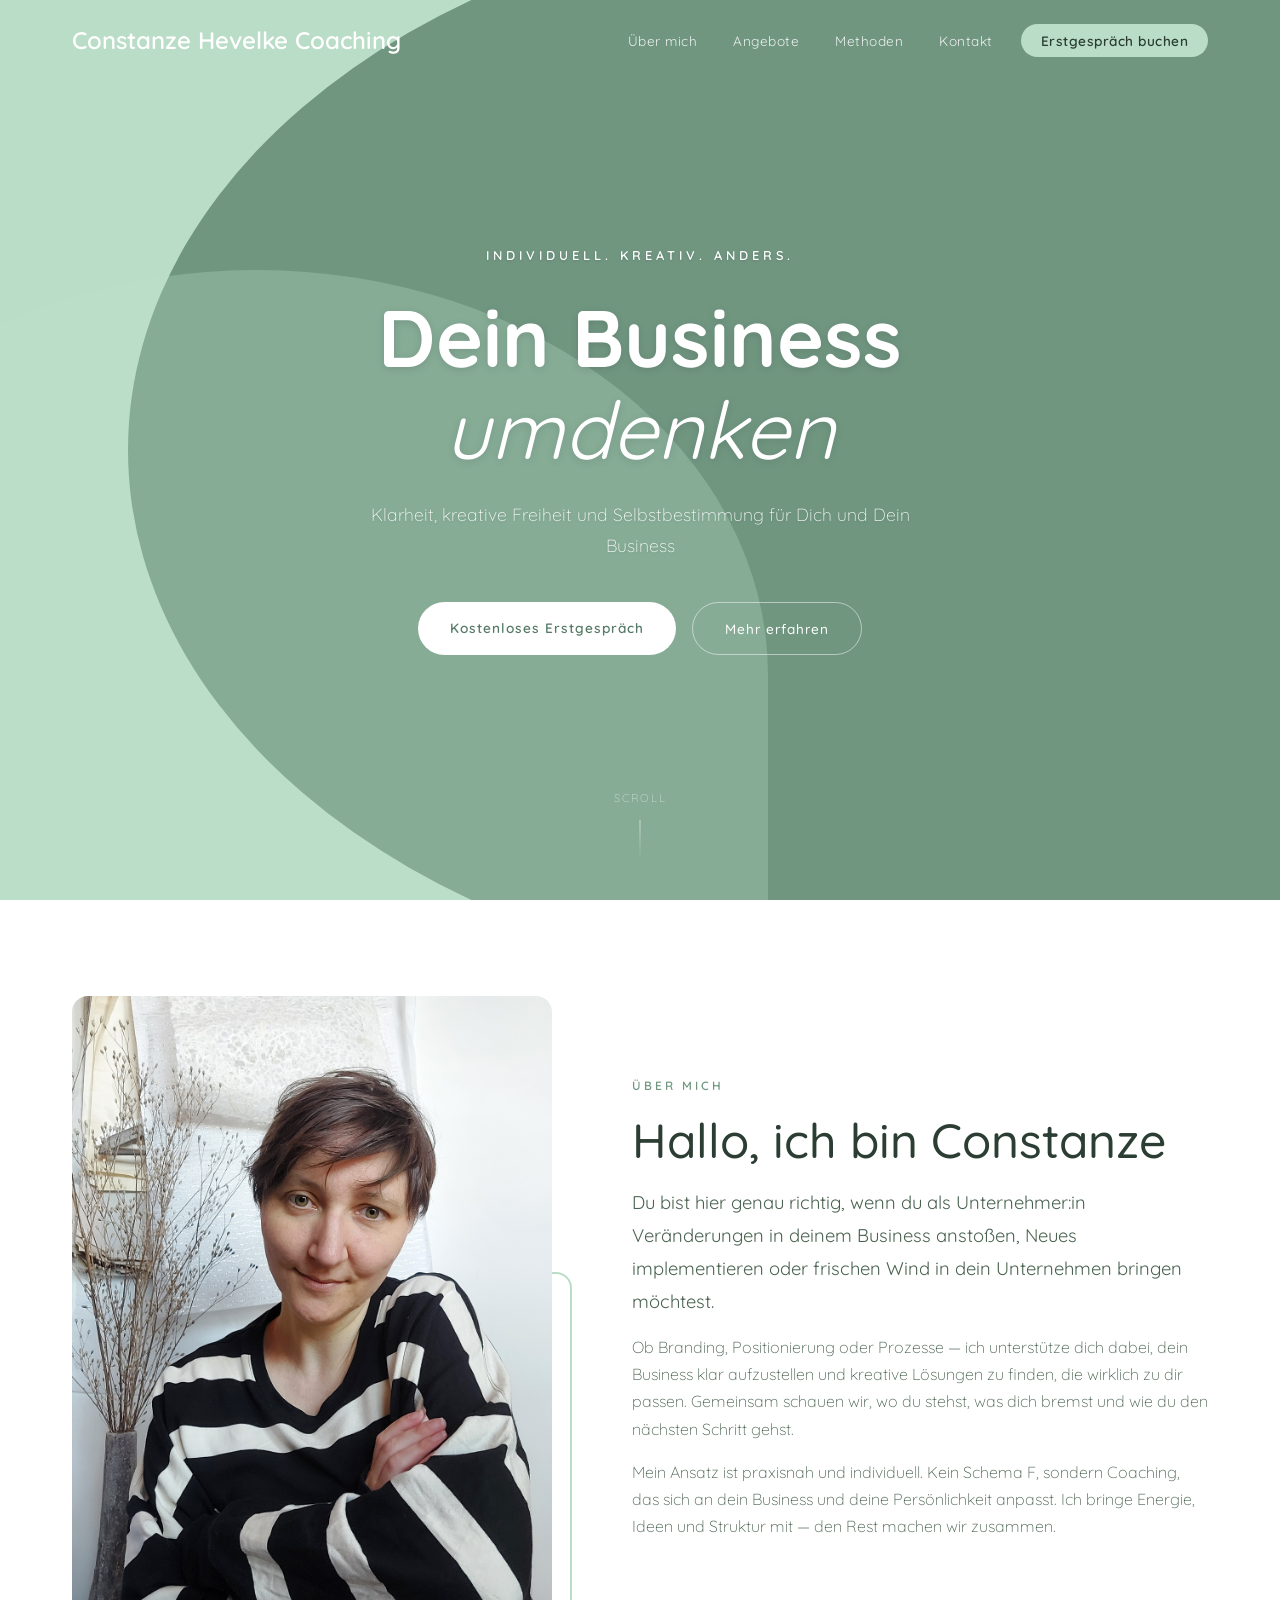
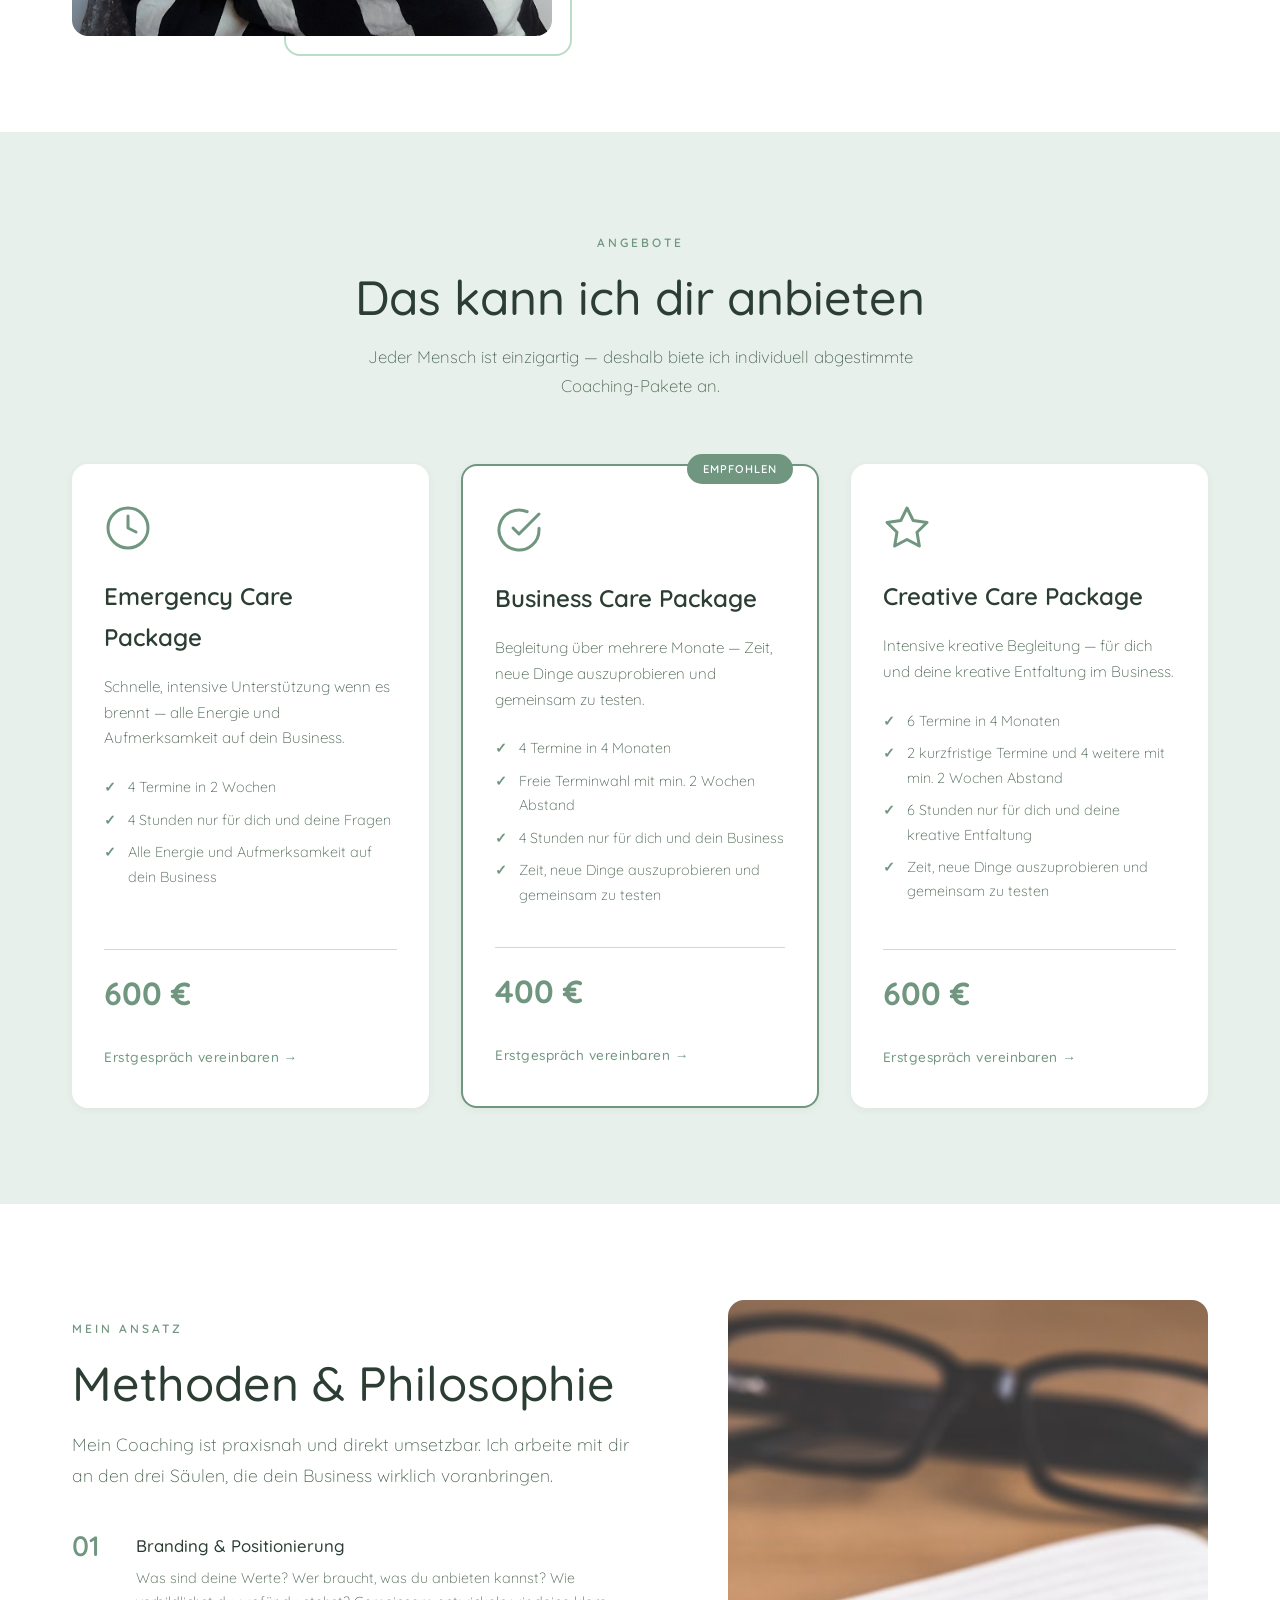
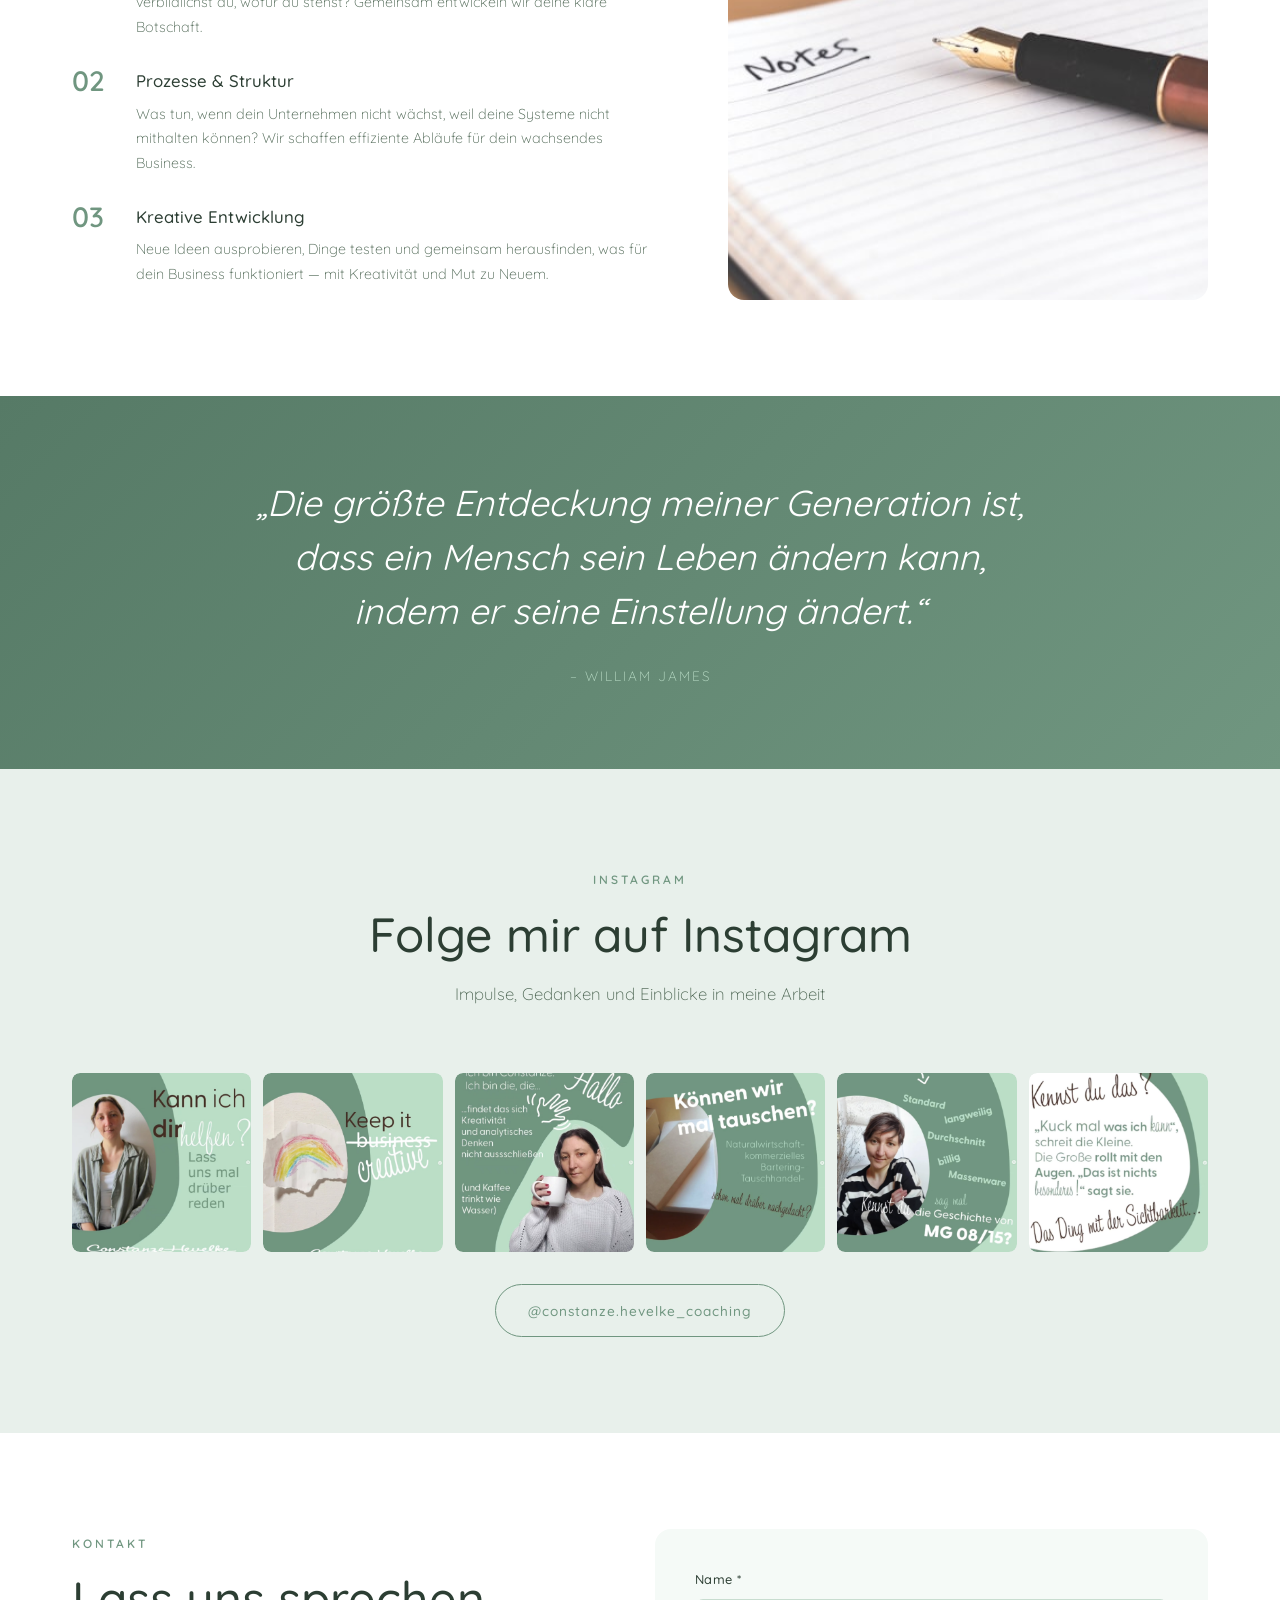
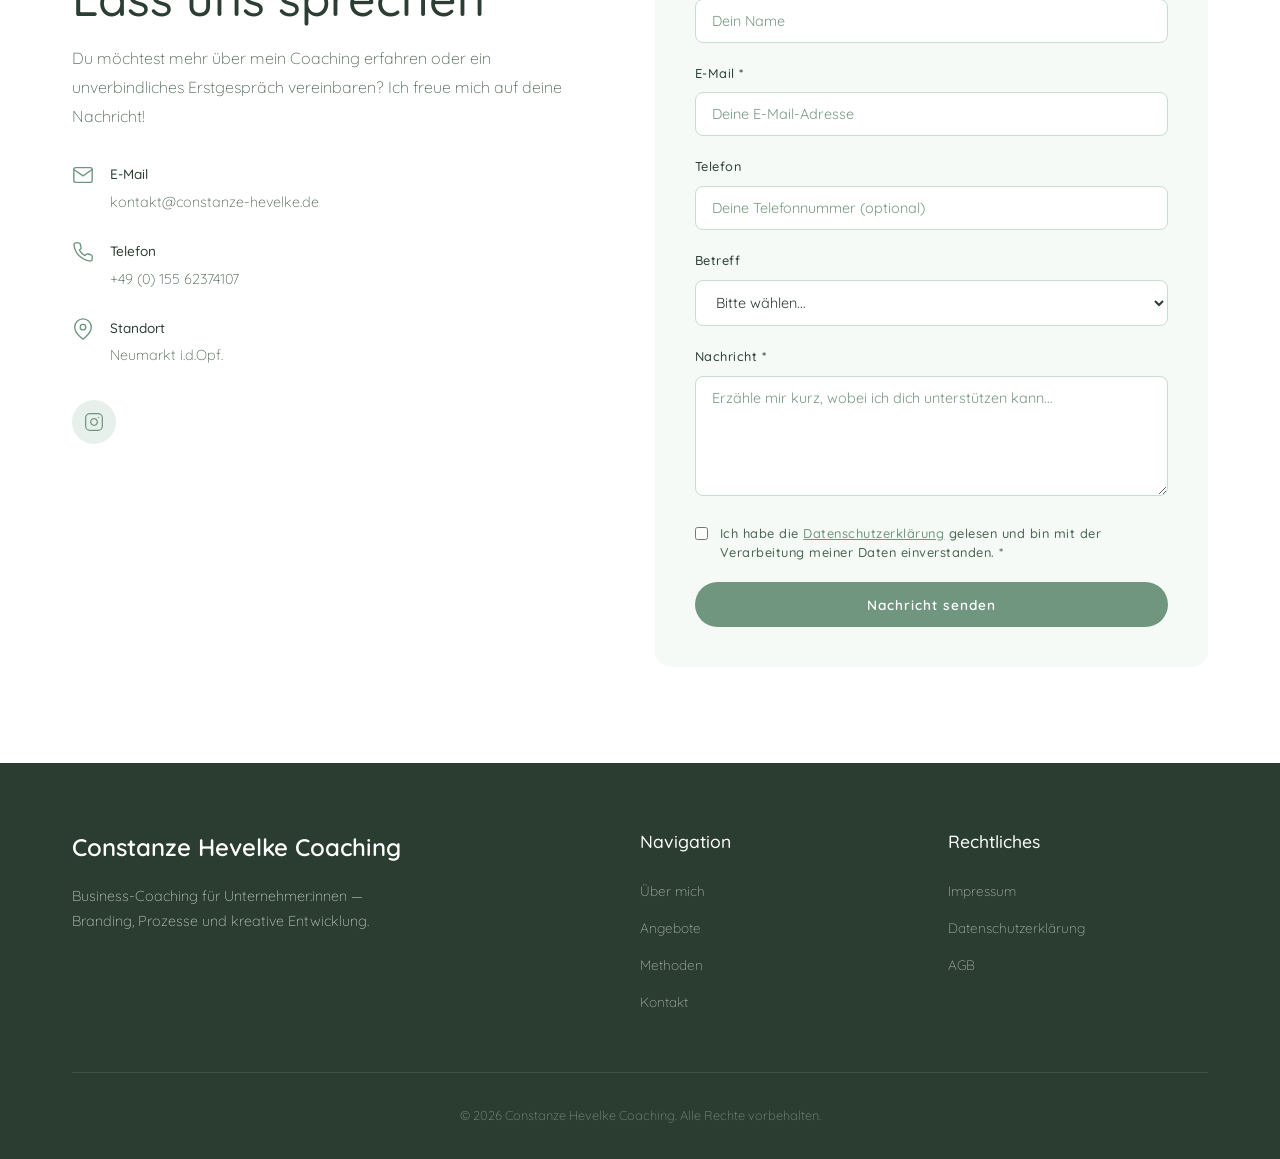
==== commit 36abea13: "Instagram-Bilder und Titel-Update hinzugefügt" ====
--- a/index.html
+++ b/index.html
@@ -36,7 +36,7 @@
         <div class="hero-overlay"></div>
         <div class="hero-content">
             <p class="hero-subtitle">Individuell. Kreativ. Anders.</p>
-            <h1 class="hero-title">Frischer Wind<br><em>für Dein Business</em></h1>
+            <h1 class="hero-title">Dein Business<br><em>umdenken</em></h1>
             <p class="hero-text">Klarheit, kreative Freiheit und Selbstbestimmung für Dich und Dein Business</p>
             <div class="hero-buttons">
                 <a href="#kontakt" class="btn btn-primary">Kostenloses Erstgespräch</a>
@@ -189,12 +189,12 @@
             </div>
             <div class="instagram-grid">
                 <!-- ADMIN: Instagram-Post-Links hier pflegen. Bild-URL und Link zum Post eintragen. -->
-                <a href="https://www.instagram.com/constanze.hevelke_coaching/" target="_blank" rel="noopener" class="instagram-item image-placeholder"><span>Post 1</span></a>
-                <a href="https://www.instagram.com/constanze.hevelke_coaching/" target="_blank" rel="noopener" class="instagram-item image-placeholder"><span>Post 2</span></a>
-                <a href="https://www.instagram.com/constanze.hevelke_coaching/" target="_blank" rel="noopener" class="instagram-item image-placeholder"><span>Post 3</span></a>
-                <a href="https://www.instagram.com/constanze.hevelke_coaching/" target="_blank" rel="noopener" class="instagram-item image-placeholder"><span>Post 4</span></a>
-                <a href="https://www.instagram.com/constanze.hevelke_coaching/" target="_blank" rel="noopener" class="instagram-item image-placeholder"><span>Post 5</span></a>
-                <a href="https://www.instagram.com/constanze.hevelke_coaching/" target="_blank" rel="noopener" class="instagram-item image-placeholder"><span>Post 6</span></a>
+                <a href="https://www.instagram.com/p/DQQ_L69iEA-/?img_index=1" target="_blank" rel="noopener" class="instagram-item"><img src="images/Post 1.png" alt="Instagram Post 1"></a>
+                <a href="https://www.instagram.com/p/DUx7QIOCCf_/?img_index=1" target="_blank" rel="noopener" class="instagram-item"><img src="images/Post 2.png" alt="Instagram Post 2"></a>
+                <a href="https://www.instagram.com/p/DSFGMbqiOaI/?img_index=1" target="_blank" rel="noopener" class="instagram-item"><img src="images/Post 3.png" alt="Instagram Post 3"></a>
+                <a href="https://www.instagram.com/p/DWTlBGuiOhK/?img_index=1" target="_blank" rel="noopener" class="instagram-item"><img src="images/Post 4.png" alt="Instagram Post 4"></a>
+                <a href="https://www.instagram.com/p/DWgZToaiEns/?img_index=1" target="_blank" rel="noopener" class="instagram-item"><img src="images/Post 5.png" alt="Instagram Post 5"></a>
+                <a href="https://www.instagram.com/p/DWZH9eRiGHu/?img_index=1" target="_blank" rel="noopener" class="instagram-item"><img src="images/Post 6.png" alt="Instagram Post 6"></a>
             </div>
             <div class="text-center" style="margin-top: 2rem;">
                 <a href="https://www.instagram.com/constanze.hevelke_coaching/" target="_blank" rel="noopener" class="btn btn-secondary">@constanze.hevelke_coaching</a>
